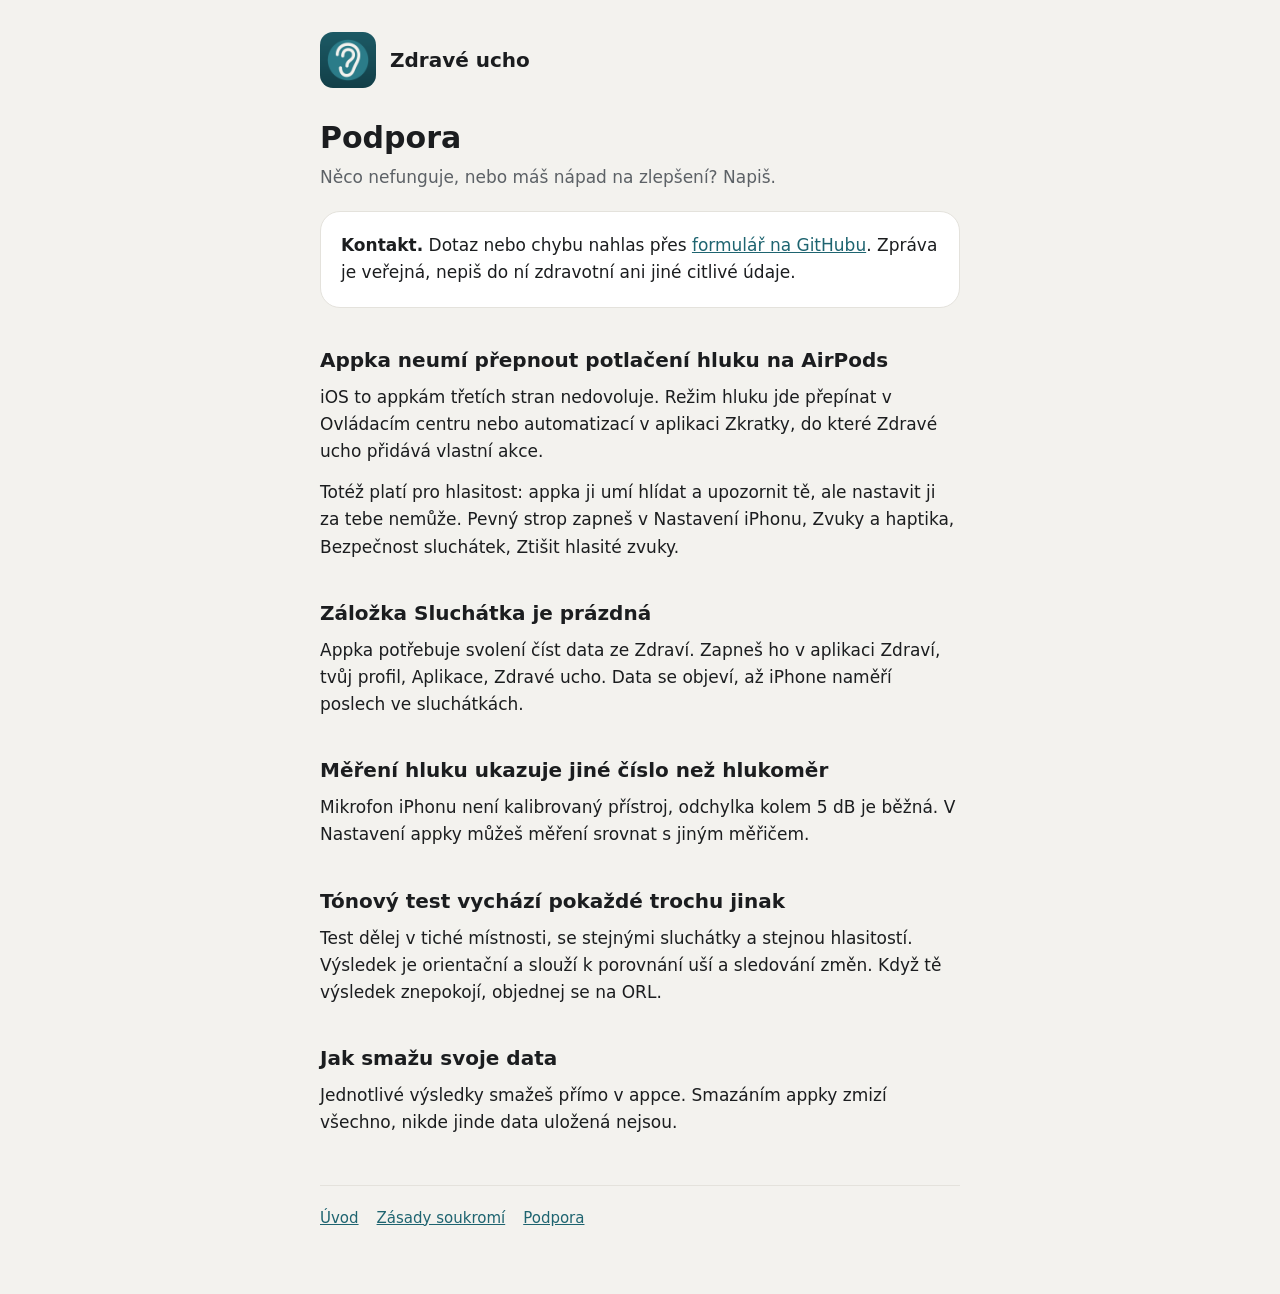
==== podpora/index.html @ 20e593b9 "Web appky Zdravé ucho: úvod, zásady soukromí, podpora Co-Authored-By: Claude Fable 5.2 <noreply@anth" ====
<!doctype html>
<html lang="cs">
<head>
<meta charset="utf-8">
<meta name="viewport" content="width=device-width,initial-scale=1">
<title>Podpora | Zdravé ucho</title>
<meta name="description" content="Nejčastější otázky k appce Zdravé ucho a kontakt na autora.">
<link rel="icon" href="../ikona.png">
<link rel="stylesheet" href="../styl.css">
</head>
<body>
<main>
<header><img src="../ikona.png" alt=""><a href="../">Zdravé ucho</a></header>
<h1>Podpora</h1>
<p class="muted">Něco nefunguje, nebo máš nápad na zlepšení? Napiš.</p>
<div class="card"><strong>Kontakt.</strong> Dotaz nebo chybu nahlas přes <a href="https://github.com/milanmarekmm/zdrave-ucho/issues/new">formulář na GitHubu</a>. Zpráva je veřejná, nepiš do ní zdravotní ani jiné citlivé údaje.</div>
<h2>Appka neumí přepnout potlačení hluku na AirPods</h2>
<p>iOS to appkám třetích stran nedovoluje. Režim hluku jde přepínat v Ovládacím centru nebo automatizací v aplikaci Zkratky, do které Zdravé ucho přidává vlastní akce.</p>
<p>Totéž platí pro hlasitost: appka ji umí hlídat a upozornit tě, ale nastavit ji za tebe nemůže. Pevný strop zapneš v Nastavení iPhonu, Zvuky a haptika, Bezpečnost sluchátek, Ztišit hlasité zvuky.</p>
<h2>Záložka Sluchátka je prázdná</h2>
<p>Appka potřebuje svolení číst data ze Zdraví. Zapneš ho v aplikaci Zdraví, tvůj profil, Aplikace, Zdravé ucho. Data se objeví, až iPhone naměří poslech ve sluchátkách.</p>
<h2>Měření hluku ukazuje jiné číslo než hlukoměr</h2>
<p>Mikrofon iPhonu není kalibrovaný přístroj, odchylka kolem 5 dB je běžná. V Nastavení appky můžeš měření srovnat s jiným měřičem.</p>
<h2>Tónový test vychází pokaždé trochu jinak</h2>
<p>Test dělej v tiché místnosti, se stejnými sluchátky a stejnou hlasitostí. Výsledek je orientační a slouží k porovnání uší a sledování změn. Když tě výsledek znepokojí, objednej se na ORL.</p>
<h2>Jak smažu svoje data</h2>
<p>Jednotlivé výsledky smažeš přímo v appce. Smazáním appky zmizí všechno, nikde jinde data uložená nejsou.</p>
<footer><a href="../">Úvod</a><a href="../soukromi/">Zásady soukromí</a><a href="../podpora/">Podpora</a></footer>
</main>
</body>
</html>
---- styl.css ----
:root{--bg:#F3F2EE;--surface:#fff;--text:#1B1D1F;--muted:#5C6166;--accent:#1E6470;--line:#E4E2DC}
@media (prefers-color-scheme:dark){:root{--bg:#0F1113;--surface:#1A1D20;--text:#ECEDEE;--muted:#A3A8AD;--accent:#7CC0C9;--line:#2A2E33}}
*{box-sizing:border-box}
body{margin:0;background:var(--bg);color:var(--text);font:17px/1.6 system-ui,-apple-system,"SF Pro Text",sans-serif}
main{max-width:680px;margin:0 auto;padding:32px 20px 64px}
header{display:flex;align-items:center;gap:14px;margin-bottom:32px}
header img{width:56px;height:56px;border-radius:13px}
header a{color:var(--text);text-decoration:none;font-weight:700;font-size:20px}
h1{font-size:30px;line-height:1.2;margin:0 0 8px}
h2{font-size:20px;margin:36px 0 8px}
p,ul{margin:0 0 14px}
ul{padding-left:22px}
a{color:var(--accent)}
.muted{color:var(--muted)}
.card{background:var(--surface);border:1px solid var(--line);border-radius:20px;padding:20px;margin:20px 0}
footer{margin-top:48px;padding-top:20px;border-top:1px solid var(--line);font-size:15px}
footer a{margin-right:18px}
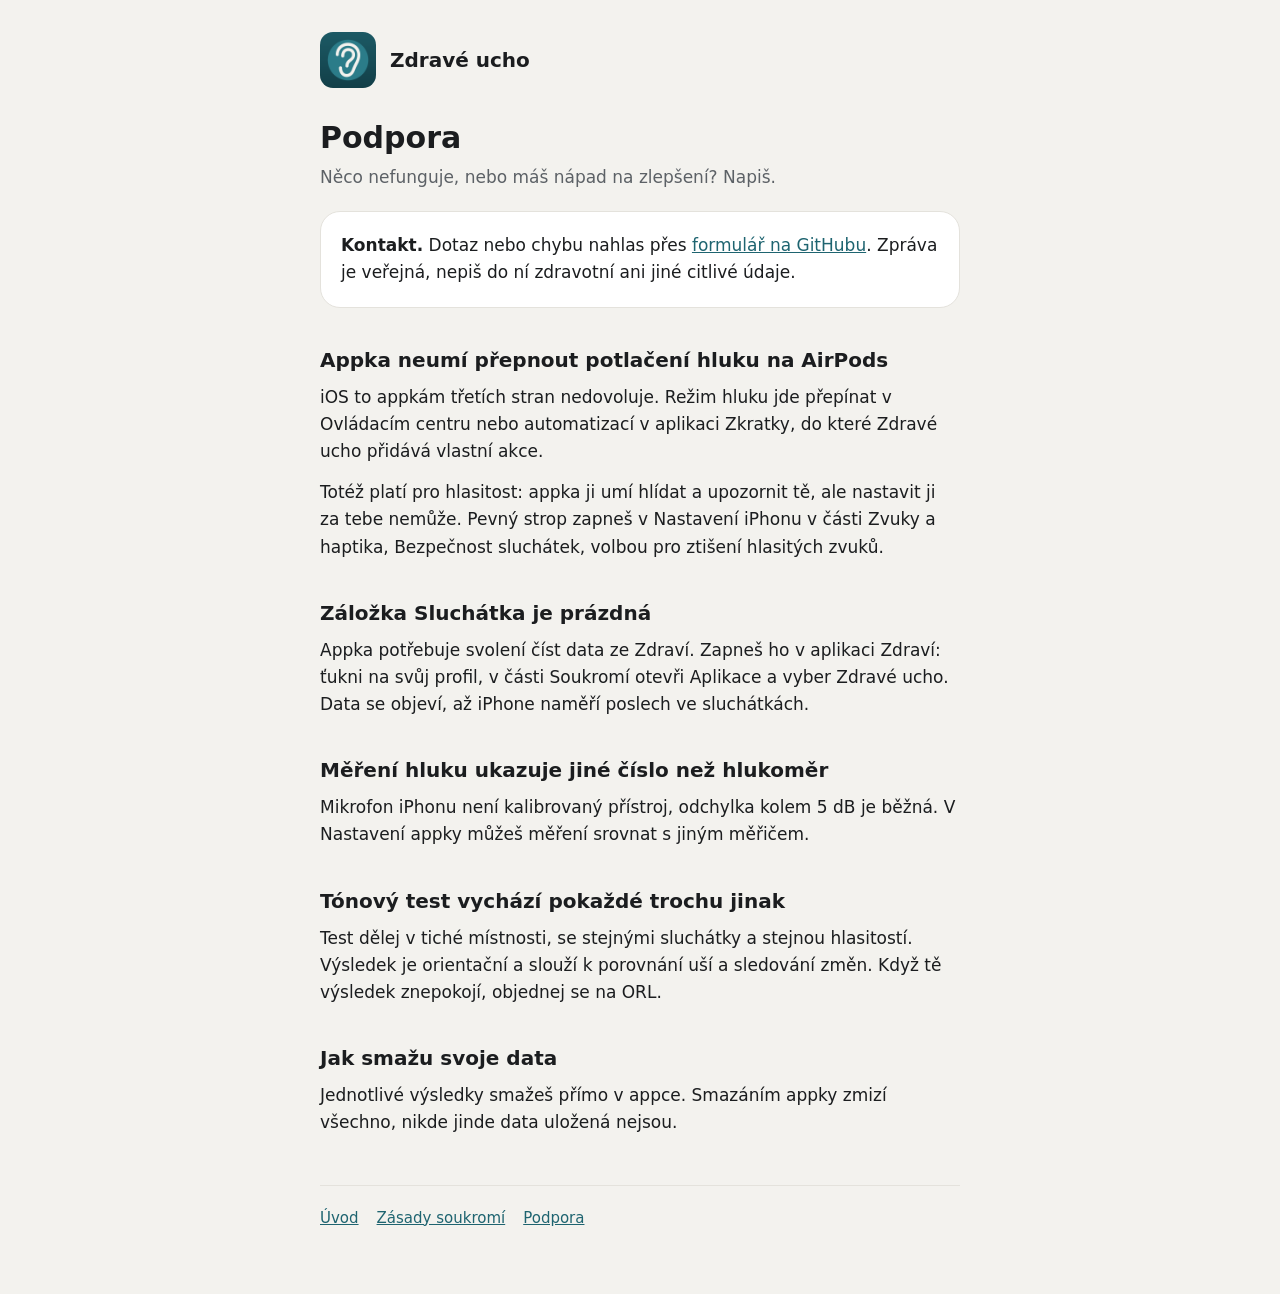
==== commit 6f073a8d: "Přesnější cesty v nastavení Co-Authored-By: Claude Fable 5.2 <noreply@anthropic.com>" ====
--- a/podpora/index.html
+++ b/podpora/index.html
@@ -16,9 +16,9 @@
 <div class="card"><strong>Kontakt.</strong> Dotaz nebo chybu nahlas přes <a href="https://github.com/milanmarekmm/zdrave-ucho/issues/new">formulář na GitHubu</a>. Zpráva je veřejná, nepiš do ní zdravotní ani jiné citlivé údaje.</div>
 <h2>Appka neumí přepnout potlačení hluku na AirPods</h2>
 <p>iOS to appkám třetích stran nedovoluje. Režim hluku jde přepínat v Ovládacím centru nebo automatizací v aplikaci Zkratky, do které Zdravé ucho přidává vlastní akce.</p>
-<p>Totéž platí pro hlasitost: appka ji umí hlídat a upozornit tě, ale nastavit ji za tebe nemůže. Pevný strop zapneš v Nastavení iPhonu, Zvuky a haptika, Bezpečnost sluchátek, Ztišit hlasité zvuky.</p>
+<p>Totéž platí pro hlasitost: appka ji umí hlídat a upozornit tě, ale nastavit ji za tebe nemůže. Pevný strop zapneš v Nastavení iPhonu v části Zvuky a haptika, Bezpečnost sluchátek, volbou pro ztišení hlasitých zvuků.</p>
 <h2>Záložka Sluchátka je prázdná</h2>
-<p>Appka potřebuje svolení číst data ze Zdraví. Zapneš ho v aplikaci Zdraví, tvůj profil, Aplikace, Zdravé ucho. Data se objeví, až iPhone naměří poslech ve sluchátkách.</p>
+<p>Appka potřebuje svolení číst data ze Zdraví. Zapneš ho v aplikaci Zdraví: ťukni na svůj profil, v části Soukromí otevři Aplikace a vyber Zdravé ucho. Data se objeví, až iPhone naměří poslech ve sluchátkách.</p>
 <h2>Měření hluku ukazuje jiné číslo než hlukoměr</h2>
 <p>Mikrofon iPhonu není kalibrovaný přístroj, odchylka kolem 5 dB je běžná. V Nastavení appky můžeš měření srovnat s jiným měřičem.</p>
 <h2>Tónový test vychází pokaždé trochu jinak</h2>
